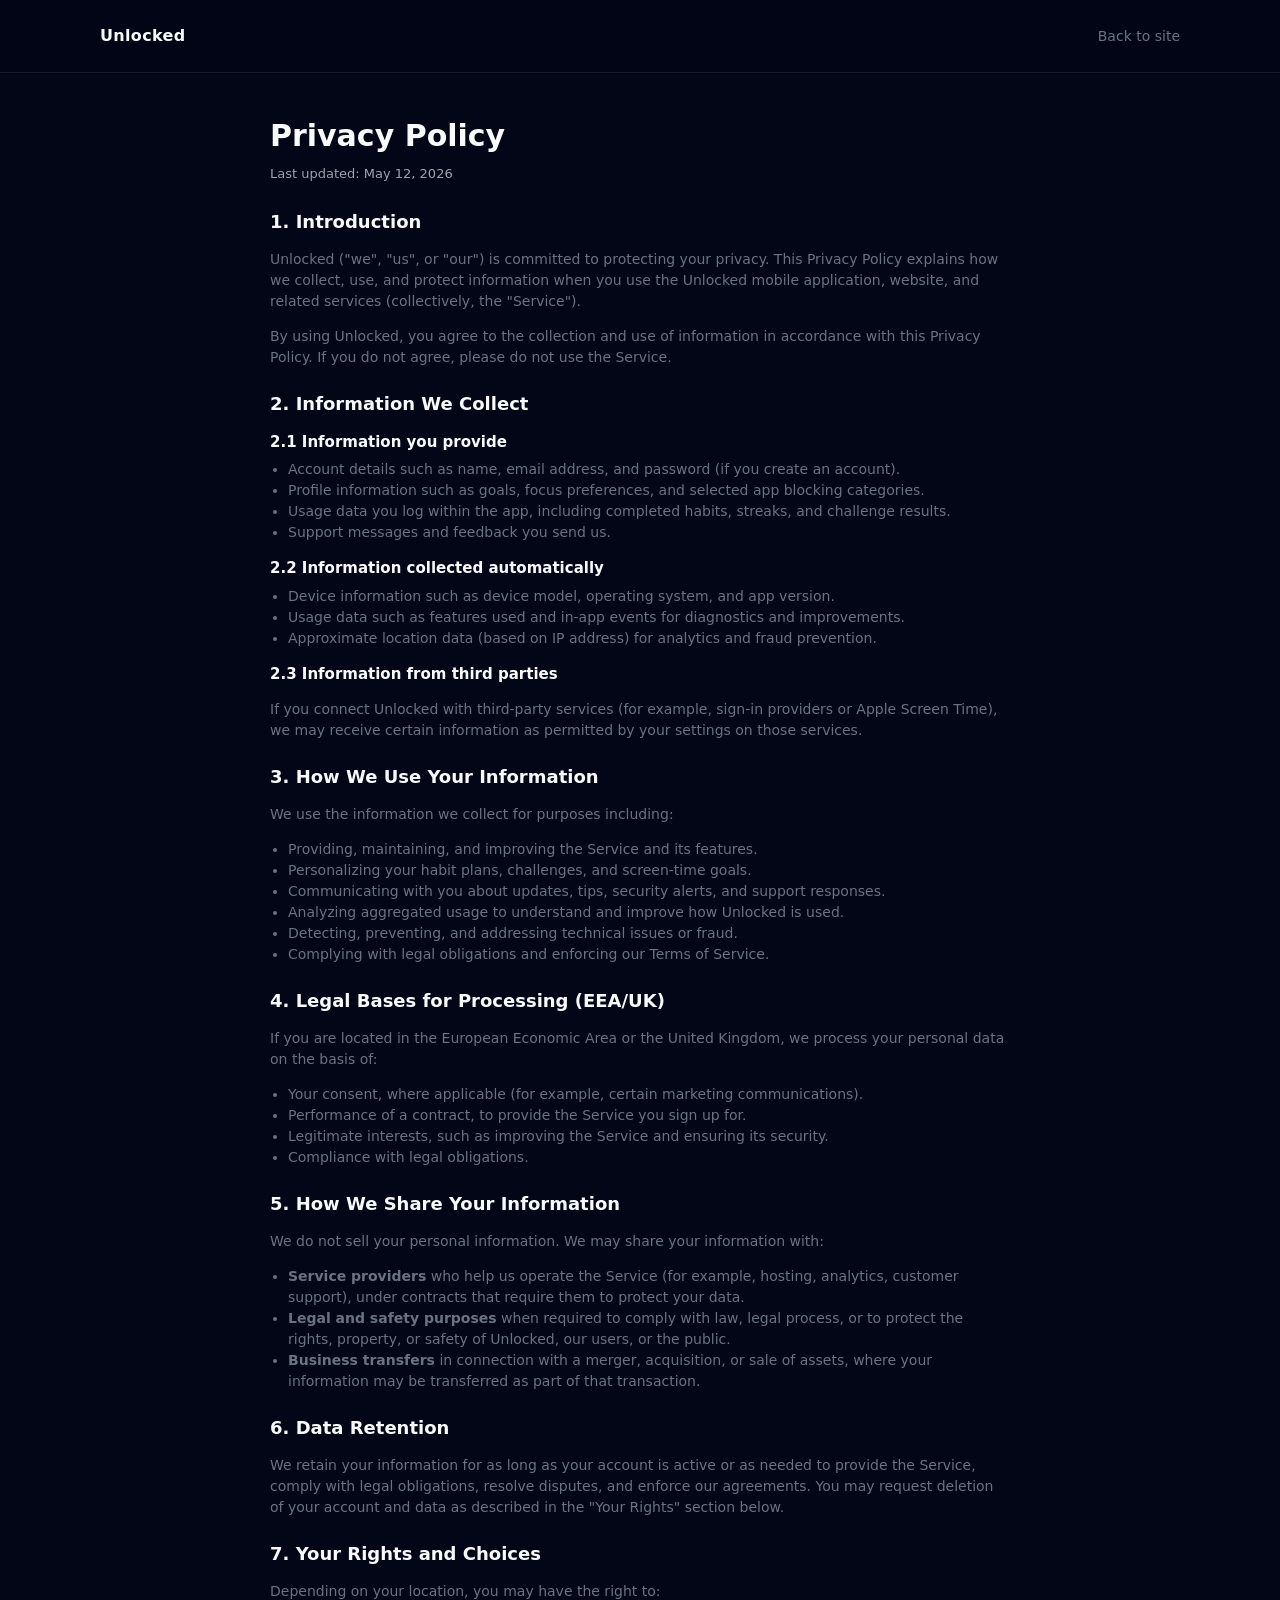
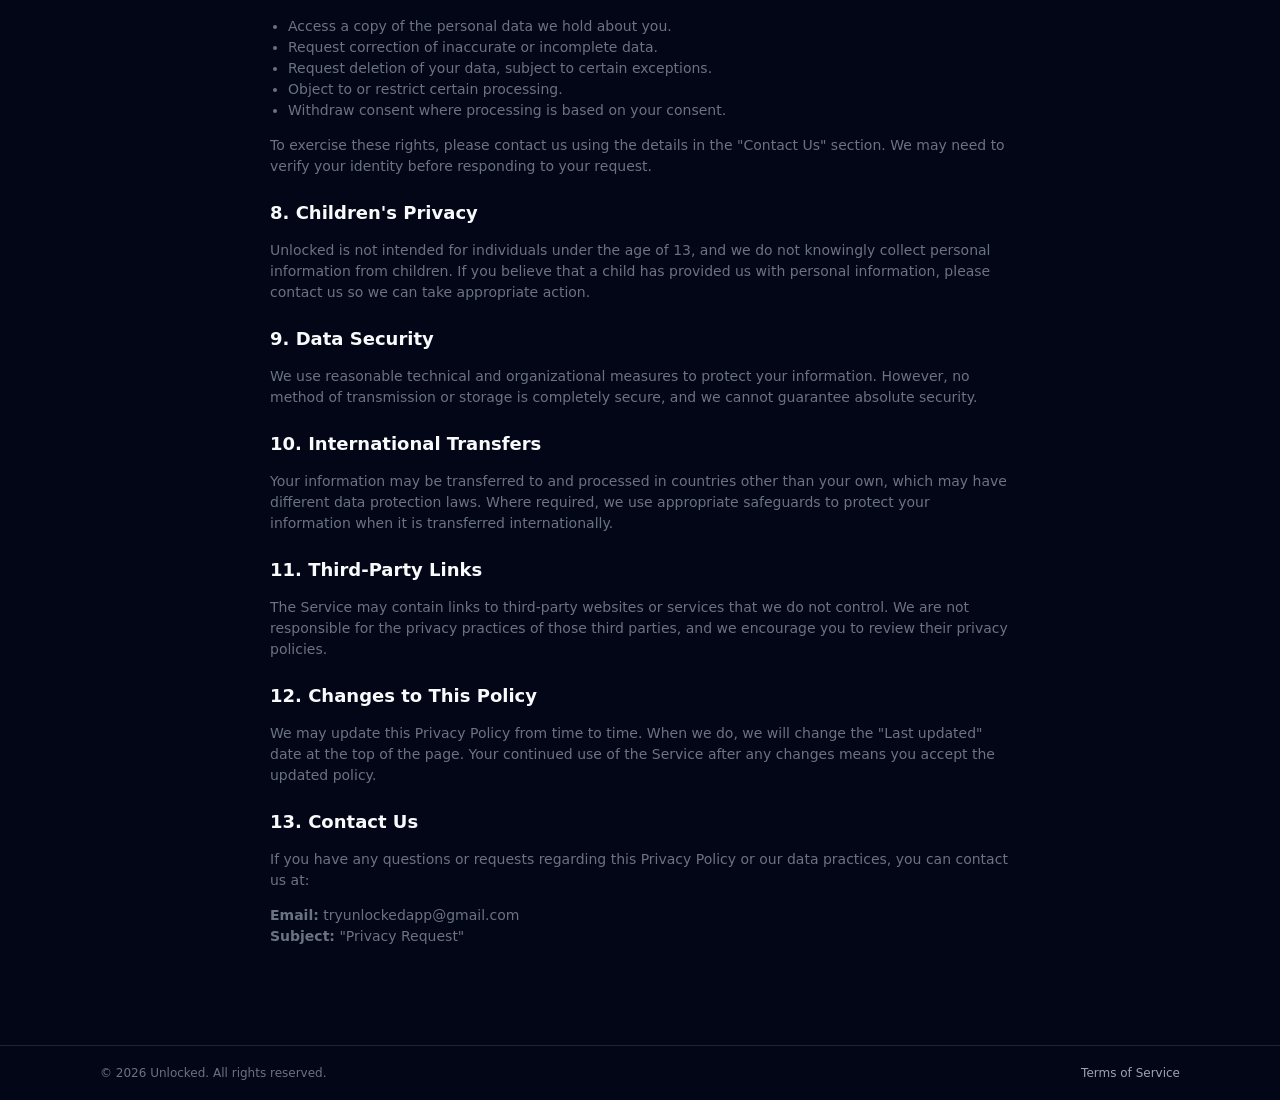
==== privacy.html @ 10d2bc26 "Initial site: landing, privacy, terms" ====
<!DOCTYPE html>
<html lang="en">
<head>
  <meta charset="UTF-8" />
  <title>Unlocked – Privacy Policy</title>
  <meta name="viewport" content="width=device-width, initial-scale=1" />
  <link rel="icon" type="image/png" href="assets/images/unlocked-logo.png" />
  <link rel="stylesheet" href="styles.css" />
</head>
<body class="page page--light">
  <header class="header header--simple">
    <div class="container header__inner">
      <a href="index.html" class="logo">
        <span class="logo__text">Unlocked</span>
      </a>
      <a href="index.html" class="nav__link nav__link--muted">Back to site</a>
    </div>
  </header>

  <main class="legal">
    <div class="container legal__inner">
      <h1 class="legal__title">Privacy Policy</h1>
      <p class="legal__updated">Last updated: <span>May 12, 2026</span></p>

      <section class="legal__section">
        <h2>1. Introduction</h2>
        <p>
          Unlocked (&quot;we&quot;, &quot;us&quot;, or &quot;our&quot;) is committed to protecting your privacy. This Privacy Policy
          explains how we collect, use, and protect information when you use the Unlocked mobile application, website, and related
          services (collectively, the &quot;Service&quot;).
        </p>
        <p>
          By using Unlocked, you agree to the collection and use of information in accordance with this Privacy Policy. If you do not
          agree, please do not use the Service.
        </p>
      </section>

      <section class="legal__section">
        <h2>2. Information We Collect</h2>
        <h3>2.1 Information you provide</h3>
        <ul>
          <li>Account details such as name, email address, and password (if you create an account).</li>
          <li>Profile information such as goals, focus preferences, and selected app blocking categories.</li>
          <li>Usage data you log within the app, including completed habits, streaks, and challenge results.</li>
          <li>Support messages and feedback you send us.</li>
        </ul>

        <h3>2.2 Information collected automatically</h3>
        <ul>
          <li>Device information such as device model, operating system, and app version.</li>
          <li>Usage data such as features used and in‑app events for diagnostics and improvements.</li>
          <li>Approximate location data (based on IP address) for analytics and fraud prevention.</li>
        </ul>

        <h3>2.3 Information from third parties</h3>
        <p>
          If you connect Unlocked with third‑party services (for example, sign‑in providers or Apple Screen Time), we may receive certain
          information as permitted by your settings on those services.
        </p>
      </section>

      <section class="legal__section">
        <h2>3. How We Use Your Information</h2>
        <p>We use the information we collect for purposes including:</p>
        <ul>
          <li>Providing, maintaining, and improving the Service and its features.</li>
          <li>Personalizing your habit plans, challenges, and screen-time goals.</li>
          <li>Communicating with you about updates, tips, security alerts, and support responses.</li>
          <li>Analyzing aggregated usage to understand and improve how Unlocked is used.</li>
          <li>Detecting, preventing, and addressing technical issues or fraud.</li>
          <li>Complying with legal obligations and enforcing our Terms of Service.</li>
        </ul>
      </section>

      <section class="legal__section">
        <h2>4. Legal Bases for Processing (EEA/UK)</h2>
        <p>If you are located in the European Economic Area or the United Kingdom, we process your personal data on the basis of:</p>
        <ul>
          <li>Your consent, where applicable (for example, certain marketing communications).</li>
          <li>Performance of a contract, to provide the Service you sign up for.</li>
          <li>Legitimate interests, such as improving the Service and ensuring its security.</li>
          <li>Compliance with legal obligations.</li>
        </ul>
      </section>

      <section class="legal__section">
        <h2>5. How We Share Your Information</h2>
        <p>We do not sell your personal information. We may share your information with:</p>
        <ul>
          <li>
            <strong>Service providers</strong> who help us operate the Service (for example, hosting, analytics, customer support),
            under contracts that require them to protect your data.
          </li>
          <li>
            <strong>Legal and safety purposes</strong> when required to comply with law, legal process, or to protect the rights,
            property, or safety of Unlocked, our users, or the public.
          </li>
          <li>
            <strong>Business transfers</strong> in connection with a merger, acquisition, or sale of assets, where your information
            may be transferred as part of that transaction.
          </li>
        </ul>
      </section>

      <section class="legal__section">
        <h2>6. Data Retention</h2>
        <p>
          We retain your information for as long as your account is active or as needed to provide the Service, comply with legal
          obligations, resolve disputes, and enforce our agreements. You may request deletion of your account and data as described in
          the &quot;Your Rights&quot; section below.
        </p>
      </section>

      <section class="legal__section">
        <h2>7. Your Rights and Choices</h2>
        <p>Depending on your location, you may have the right to:</p>
        <ul>
          <li>Access a copy of the personal data we hold about you.</li>
          <li>Request correction of inaccurate or incomplete data.</li>
          <li>Request deletion of your data, subject to certain exceptions.</li>
          <li>Object to or restrict certain processing.</li>
          <li>Withdraw consent where processing is based on your consent.</li>
        </ul>
        <p>
          To exercise these rights, please contact us using the details in the &quot;Contact Us&quot; section. We may need to verify your
          identity before responding to your request.
        </p>
      </section>

      <section class="legal__section">
        <h2>8. Children&apos;s Privacy</h2>
        <p>
          Unlocked is not intended for individuals under the age of 13, and we do not knowingly collect personal information from
          children. If you believe that a child has provided us with personal information, please contact us so we can take appropriate
          action.
        </p>
      </section>

      <section class="legal__section">
        <h2>9. Data Security</h2>
        <p>
          We use reasonable technical and organizational measures to protect your information. However, no method of transmission or
          storage is completely secure, and we cannot guarantee absolute security.
        </p>
      </section>

      <section class="legal__section">
        <h2>10. International Transfers</h2>
        <p>
          Your information may be transferred to and processed in countries other than your own, which may have different data
          protection laws. Where required, we use appropriate safeguards to protect your information when it is transferred
          internationally.
        </p>
      </section>

      <section class="legal__section">
        <h2>11. Third‑Party Links</h2>
        <p>
          The Service may contain links to third‑party websites or services that we do not control. We are not responsible for the
          privacy practices of those third parties, and we encourage you to review their privacy policies.
        </p>
      </section>

      <section class="legal__section">
        <h2>12. Changes to This Policy</h2>
        <p>
          We may update this Privacy Policy from time to time. When we do, we will change the &quot;Last updated&quot; date at the top of
          the page. Your continued use of the Service after any changes means you accept the updated policy.
        </p>
      </section>

      <section class="legal__section">
        <h2>13. Contact Us</h2>
        <p>
          If you have any questions or requests regarding this Privacy Policy or our data practices, you can contact us at:
        </p>
        <p>
          <strong>Email:</strong> tryunlockedapp@gmail.com<br />
          <strong>Subject:</strong> &quot;Privacy Request&quot;
        </p>
      </section>
    </div>
  </main>

  <footer class="footer footer--legal">
    <div class="container footer__inner">
      <span>&copy; <span id="year"></span> Unlocked. All rights reserved.</span>
      <a href="terms.html" class="footer__link">Terms of Service</a>
    </div>
    <script>
      document.getElementById('year').textContent = new Date().getFullYear();
    </script>
  </footer>
</body>
</html>
---- styles.css ----
:root {
  --navy-bg: #020617;
  --navy-deep: #020819;
  --navy-soft: #0b1220;
  --navy-border: #1f2937;
  --navy-pill: #0b2147;

  --orange: #ff7a3c;
  --orange-soft: rgba(255, 122, 60, 0.2);

  --green: #22c55e;
  --green-soft: rgba(34, 197, 94, 0.16);

  --text-main: #f9fafb;
  --text-muted: #9ca3af;
  --text-soft: #6b7280;

  --surface-elevated: #020617;
  --surface-card: #02081a;
  --surface-muted: #02091c;

  --radius-lg: 26px;
  --radius-md: 18px;
  --radius-pill: 999px;

  --shadow-soft: 0 30px 80px rgba(15, 23, 42, 0.9);
  --shadow-subtle: 0 16px 40px rgba(15, 23, 42, 0.6);

  --font-sans: system-ui, -apple-system, BlinkMacSystemFont, "SF Pro Text", sans-serif;
}

*,
*::before,
*::after {
  box-sizing: border-box;
}

html,
body {
  margin: 0;
  padding: 0;
  overflow-x: hidden;
}

body {
  font-family: var(--font-sans);
  line-height: 1.5;
  color: var(--text-main);
  background: radial-gradient(circle at top, #020617 0, #020617 20%, #020617 40%, #000 100%);
}

.page--dark {
  background: radial-gradient(circle at top, #020617 0, #020817 35%, #000 100%);
}

.page--light {
  background: #020617;
  color: var(--text-main);
}

.container {
  max-width: 1120px;
  padding: 0 20px;
  margin: 0 auto;
}

.header {
  position: sticky;
  top: 0;
  z-index: 20;
  backdrop-filter: blur(20px);
  background: linear-gradient(to bottom, rgba(2, 6, 23, 0.98), rgba(2, 6, 23, 0.9), transparent);
  border-bottom: 1px solid rgba(31, 41, 55, 0.7);
}

.header--simple {
  position: static;
  background: rgba(2, 6, 23, 0.96);
}

.header__inner {
  display: flex;
  align-items: center;
  justify-content: space-between;
  height: 72px;
}

.logo {
  display: inline-flex;
  align-items: center;
  gap: 10px;
  text-decoration: none;
  color: var(--text-main);
}

.logo__icon {
  width: 32px;
  height: 32px;
  border-radius: 12px;
  background: radial-gradient(circle at 30% 10%, #e5e7eb, #0f172a);
  display: flex;
  align-items: center;
  justify-content: center;
  font-weight: 800;
  font-size: 18px;
  color: #020617;
  box-shadow: 0 10px 30px rgba(15, 23, 42, 0.9);
}

.logo__icon--small {
  width: 26px;
  height: 26px;
  font-size: 16px;
}

.logo__text {
  font-weight: 600;
  letter-spacing: 0.02em;
}

.logo__img {
  height: 34px;
  width: auto;
  display: block;
}

.nav {
  display: flex;
  align-items: center;
  gap: 20px;
}

.nav__link {
  text-decoration: none;
  font-size: 14px;
  color: var(--text-muted);
  padding: 6px 0;
  transition: color 0.2s ease;
}

.nav__link:hover {
  color: var(--text-main);
}

.nav__link--button {
  padding: 8px 18px;
  border-radius: 999px;
  background: #f9fafb;
  color: #020617;
  font-weight: 600;
  box-shadow: 0 12px 30px rgba(15, 23, 42, 0.9);
}

.nav__link--muted {
  color: var(--text-soft);
}

.hero {
  padding: 72px 0 72px;
}

.hero__inner {
  display: grid;
  grid-template-columns: minmax(0, 1.1fr) minmax(0, 1.1fr);
  gap: 48px;
  align-items: center;
}

.hero__pill {
  display: inline-flex;
  align-items: center;
  padding: 4px 14px;
  border-radius: var(--radius-pill);
  border: 1px solid rgba(148, 163, 184, 0.5);
  font-size: 12px;
  color: var(--text-muted);
  background: radial-gradient(circle at top left, rgba(251, 146, 60, 0.22), rgba(15, 23, 42, 0.9));
  margin-bottom: 16px;
}

.hero__title {
  font-size: clamp(36px, 5vw, 48px);
  line-height: 1.1;
  letter-spacing: -0.04em;
  margin: 0 0 16px;
}

.hero__accent {
  color: var(--orange);
}

.hero__subtitle {
  color: var(--text-soft);
  max-width: 420px;
  margin: 0 0 24px;
}

.hero__actions {
  display: flex;
  align-items: center;
  gap: 12px;
  margin-bottom: 8px;
}

.hero__note {
  font-size: 13px;
  color: var(--text-muted);
}

.btn {
  display: inline-flex;
  align-items: center;
  justify-content: center;
  border-radius: var(--radius-pill);
  padding: 10px 22px;
  border: none;
  font-size: 14px;
  font-weight: 600;
  cursor: pointer;
  text-decoration: none;
  transition: transform 0.12s ease, box-shadow 0.12s ease, background 0.12s ease, color 0.12s ease;
}

.btn--primary {
  background: linear-gradient(135deg, #f97316, #fb923c);
  color: #111827;
  box-shadow: 0 18px 40px rgba(248, 113, 22, 0.5);
}

.btn--primary:hover {
  transform: translateY(-1px);
  box-shadow: 0 22px 55px rgba(248, 113, 22, 0.65);
}

.btn--ghost {
  background: rgba(15, 23, 42, 0.8);
  color: var(--text-main);
  border: 1px solid rgba(148, 163, 184, 0.6);
}

.btn--ghost:hover {
  background: rgba(15, 23, 42, 1);
}

.btn--pill {
  border-radius: var(--radius-pill);
}

.hero__devices {
  display: grid;
  grid-template-columns: repeat(3, minmax(0, 1fr));
  gap: 18px;
}

.device-card {
  background: radial-gradient(circle at top, #020617, #020617 40%, #000 100%);
  border-radius: 30px;
  padding: 16px 16px 18px;
  border: 1px solid rgba(31, 41, 55, 0.9);
  box-shadow: var(--shadow-soft);
  position: relative;
}

.device-card--center {
  padding-top: 32px;
}

.device-card__title {
  margin: 0 0 14px;
  font-size: 14px;
}

.device-card__list {
  list-style: none;
  margin: 0;
  padding: 0;
  display: flex;
  flex-direction: column;
  gap: 8px;
  font-size: 12px;
}

.device-card__list li {
  display: flex;
  align-items: center;
  justify-content: space-between;
  color: var(--text-muted);
}

.device-card__list--goals li {
  align-items: flex-start;
}

.goal__name {
  font-size: 12px;
}

.goal__meta {
  display: block;
  font-size: 11px;
  color: var(--text-soft);
}

.gauge {
  position: relative;
  width: 100%;
  padding-top: 90%;
  border-radius: 30px;
  background: radial-gradient(circle at top, rgba(248, 113, 22, 0.12), #020617);
  display: flex;
  align-items: center;
  justify-content: center;
}

.gauge__ring {
  position: absolute;
  inset: 12%;
  border-radius: 999px;
  border: 8px solid rgba(15, 23, 42, 1);
  border-top-color: var(--orange);
  border-right-color: rgba(248, 113, 22, 0.4);
  border-bottom-color: rgba(15, 23, 42, 1);
  border-left-color: rgba(15, 23, 42, 1);
  transform: rotate(-35deg);
}

.gauge__value {
  position: absolute;
  font-size: 22px;
  font-weight: 700;
}

.gauge__label {
  position: absolute;
  bottom: 22%;
  font-size: 11px;
  color: var(--text-muted);
}

.gauge__footer {
  margin-top: 14px;
  display: flex;
  align-items: center;
  justify-content: space-between;
  font-size: 11px;
  color: var(--text-soft);
}

.gauge__score {
  color: var(--green);
}

.badge {
  border-radius: var(--radius-pill);
  padding: 3px 10px;
  font-size: 11px;
  border: 1px solid transparent;
}

.badge--navy {
  background: rgba(15, 23, 42, 0.9);
  border-color: rgba(30, 64, 175, 0.5);
  color: #e5e7eb;
}

.badge--orange {
  background: var(--orange-soft);
  border-color: rgba(251, 146, 60, 0.8);
  color: #fed7aa;
}

.badge--muted {
  background: rgba(15, 23, 42, 0.9);
  border-color: rgba(55, 65, 81, 0.6);
  color: var(--text-muted);
}

.badge--green {
  background: var(--green-soft);
  color: #bbf7d0;
  border-color: rgba(34, 197, 94, 0.9);
}

.chip {
  display: inline-flex;
  align-items: center;
  padding: 4px 10px;
  border-radius: var(--radius-pill);
  font-size: 11px;
  border: 1px solid rgba(31, 41, 55, 0.9);
}

.chip--good {
  border-color: rgba(34, 197, 94, 0.7);
  color: #bbf7d0;
}

.chip--warn {
  border-color: rgba(248, 113, 22, 0.7);
  color: #fed7aa;
}

.chip--info {
  border-color: rgba(59, 130, 246, 0.7);
  color: #bfdbfe;
}

.section {
  padding: 64px 0;
}

.section--muted {
  background: radial-gradient(circle at top, #020617, #020617 30%, #020617 60%, #000 100%);
}

.section__header {
  display: flex;
  justify-content: space-between;
  align-items: center;
  margin-bottom: 32px;
}

.section__header--center {
  flex-direction: column;
  align-items: center;
  text-align: center;
  gap: 16px;
}

.section__title {
  font-size: 28px;
  letter-spacing: -0.04em;
  margin: 0;
}

.section__accent {
  color: var(--orange);
}

.section__icon {
  width: 40px;
  height: 40px;
  border-radius: 16px;
  display: flex;
  align-items: center;
  justify-content: center;
  background: #020817;
  color: #e5e7eb;
  margin-bottom: 10px;
}

.section__icon--navy {
  background: linear-gradient(135deg, #0b2147, #020617);
}

.steps-tabs {
  display: inline-flex;
  align-items: center;
  gap: 8px;
  padding: 4px;
  border-radius: 999px;
  background: rgba(15, 23, 42, 0.95);
  border: 1px solid rgba(31, 41, 55, 0.9);
}

.steps-tabs__item {
  border: none;
  background: transparent;
  color: var(--text-soft);
  font-size: 12px;
  padding: 6px 14px;
  border-radius: 999px;
  cursor: default;
}

.steps-tabs__item--active {
  background: #020617;
  color: #f9fafb;
}

.steps-tabs__divider {
  width: 18px;
  height: 1px;
  background: rgba(75, 85, 99, 0.7);
}

.grid {
  display: grid;
  gap: 20px;
}

.grid--3 {
  grid-template-columns: repeat(3, minmax(0, 1fr));
}

.grid--2 {
  grid-template-columns: repeat(2, minmax(0, 1fr));
}

.card {
  background: radial-gradient(circle at top, #020617, #02081a 45%, #000 100%);
  border-radius: var(--radius-lg);
  padding: 20px 20px 18px;
  border: 1px solid rgba(31, 41, 55, 0.9);
  box-shadow: var(--shadow-subtle);
}

.card--wide {
  height: 100%;
}

.card--testimonial {
  background: radial-gradient(circle at top, rgba(251, 146, 60, 0.1), #020817);
}

.card__title {
  margin: 0 0 10px;
  font-size: 16px;
}

.card__text {
  margin: 0 0 12px;
  font-size: 13px;
  color: var(--text-soft);
}

.card__meta {
  font-size: 12px;
  color: var(--text-muted);
}

.card__stats {
  list-style: none;
  margin: 10px 0 0;
  padding: 0;
  display: flex;
  flex-direction: column;
  gap: 8px;
  font-size: 12px;
  color: var(--text-muted);
}

.card__stats li {
  display: flex;
  justify-content: space-between;
}

.card__chips {
  list-style: none;
  margin: 12px 0 0;
  padding: 0;
  display: flex;
  flex-wrap: wrap;
  gap: 8px;
}

.mini-gauge {
  margin-top: 12px;
  padding: 10px 12px;
  border-radius: 18px;
  background: rgba(15, 23, 42, 0.9);
  border: 1px solid rgba(31, 41, 55, 0.9);
}

.mini-gauge__value {
  font-size: 14px;
  font-weight: 600;
}

.mini-gauge__label {
  font-size: 11px;
  color: var(--text-soft);
}

.mini-gauge__progress {
  margin-top: 8px;
  height: 6px;
  border-radius: 999px;
  background: rgba(31, 41, 55, 1);
  overflow: hidden;
}

.mini-gauge__bar {
  width: 20%;
  height: 100%;
  border-radius: 999px;
  background: linear-gradient(90deg, #f97316, #22c55e);
}

.stars {
  font-size: 14px;
  margin-bottom: 6px;
  color: #fed7aa;
}

.goals-grid {
  margin-top: 24px;
}

.goal-card {
  background: radial-gradient(circle at top, rgba(59, 130, 246, 0.08), #020617);
  border-radius: var(--radius-lg);
  padding: 18px 18px 16px;
  border: 1px solid rgba(31, 41, 55, 0.9);
}

.goal-card__header {
  display: flex;
  justify-content: space-between;
  align-items: center;
  margin-bottom: 8px;
}

.goal-card__name {
  font-size: 14px;
  font-weight: 600;
}

.goal-card__meta {
  font-size: 12px;
  color: var(--text-soft);
  margin: 0 0 10px;
}

.goal-card__progress {
  height: 7px;
  border-radius: 999px;
  background: rgba(17, 24, 39, 1);
  overflow: hidden;
}

.goal-card__progress--navy .goal-card__bar {
  width: 54%;
  background: linear-gradient(90deg, #0ea5e9, #1d4ed8);
}

.goal-card__progress--green .goal-card__bar {
  width: 100%;
  background: linear-gradient(90deg, #22c55e, #4ade80);
}

.goal-card__bar {
  height: 100%;
}

.goal-card__bar--full {
  width: 100%;
}

.legal {
  padding: 40px 0 60px;
}

.legal__inner {
  max-width: 780px;
  margin: 0 auto;
}

.legal__title {
  font-size: 30px;
  margin: 0 0 6px;
}

.legal__updated {
  font-size: 13px;
  color: var(--text-muted);
  margin: 0 0 24px;
}

.legal__section {
  margin-bottom: 22px;
}

.legal__section h2 {
  font-size: 18px;
  margin: 0 0 8px;
}

.legal__section h3 {
  font-size: 15px;
  margin: 14px 0 6px;
}

.legal__section p {
  font-size: 14px;
  color: var(--text-soft);
}

.legal__section ul {
  padding-left: 18px;
  margin: 6px 0 0;
  color: var(--text-soft);
  font-size: 14px;
}

.footer {
  border-top: 1px solid rgba(31, 41, 55, 0.9);
  background: #020617;
  padding: 18px 0;
}

.footer--legal {
  margin-top: 16px;
}

.footer__inner {
  display: flex;
  align-items: center;
  justify-content: space-between;
  gap: 18px;
  font-size: 12px;
  color: var(--text-soft);
}

.footer__brand {
  display: flex;
  flex-direction: column;
  gap: 4px;
}

.footer__tagline {
  margin: 0;
  font-size: 12px;
  color: var(--text-muted);
}

.footer__links {
  display: flex;
  gap: 14px;
}

.footer__link {
  text-decoration: none;
  color: var(--text-muted);
  font-size: 12px;
}

.footer__link:hover {
  color: var(--text-main);
}

.footer__meta {
  display: flex;
  flex-direction: column;
  gap: 2px;
}

/* Light app-style page */
.page--light-app {
  background: #f3f4f6;
  color: #020617;
}

/* App-style header */
.header--app {
  background: #f4f5f8;
  border-bottom: 1px solid rgba(148, 163, 184, 0.4);
  backdrop-filter: blur(18px);
}

.nav--app .nav__link {
  color: #64748b;
}

.nav__link--active {
  color: #020617;
  font-weight: 600;
}

/* App hero */
.app-hero {
  padding: 72px 0 48px;
}

.app-hero__inner {
  display: grid;
  grid-template-columns: minmax(0, 1.1fr) minmax(0, 0.9fr);
  gap: 48px;
  align-items: center;
}

.app-hero__eyebrow {
  font-size: 13px;
  font-weight: 500;
  color: #0f172a;
}

.app-hero__title {
  font-size: clamp(32px, 4vw, 40px);
  margin: 4px 0 8px;
  letter-spacing: -0.04em;
  color: #020617;
}

.app-hero__subtitle {
  margin: 0 0 24px;
  max-width: 420px;
  font-size: 14px;
  color: #6b7280;
}

.app-hero__summary {
  background: #ffffff;
  border-radius: 28px;
  padding: 20px 20px 16px;
  box-shadow: 0 18px 40px rgba(15, 23, 42, 0.08);
  border: 1px solid rgba(209, 213, 219, 0.7);
}

.app-hero__summary-title {
  margin: 0 0 12px;
  font-size: 15px;
  color: #020617;
}

.app-hero__summary-grid {
  display: grid;
  grid-template-columns: repeat(4, minmax(0, 1fr));
  gap: 10px;
  margin-bottom: 12px;
}

.plan-card {
  background: #f9fafb;
  border-radius: 18px;
  padding: 10px 10px 8px;
  text-align: center;
}

.plan-card__icon {
  width: 32px;
  height: 32px;
  border-radius: 999px;
  display: flex;
  align-items: center;
  justify-content: center;
  font-weight: 600;
  font-size: 14px;
  margin: 0 auto 6px;
  color: #f9fafb;
}

.plan-card__icon--navy {
  background: #020617;
}

.plan-card__icon--orange {
  background: #f97316;
}

.plan-card__icon--red {
  background: #ef4444;
}

.plan-card__icon--blue {
  background: #0ea5e9;
}

.plan-card__label {
  font-size: 12px;
  margin: 0;
  color: #020617;
}

.plan-card__hint {
  font-size: 11px;
  margin: 0;
  color: #9ca3af;
}

.btn--full {
  width: 100%;
  justify-content: center;
  margin-top: 4px;
}

/* Phone frames */
.app-hero__phone {
  display: flex;
  flex-direction: column;
  align-items: center;
  gap: 10px;
}

.phone-frame {
  background: linear-gradient(145deg, #080808, #151515);
  padding: 10px;
  border-radius: 36px;
  box-shadow: 0 30px 80px rgba(15, 23, 42, 0.25);
  border: 1px solid rgba(38, 38, 38, 0.95);
  max-width: 270px;
}

.phone-frame--small {
  max-width: 220px;
}

.phone-frame__image {
  display: block;
  width: 100%;
  height: auto;
  border-radius: 28px;
  object-fit: cover;
  vertical-align: middle;
}

.app-hero__phone-dots .dot {
  width: 6px;
  height: 6px;
  border-radius: 999px;
  background: #cbd5f5;
  display: inline-block;
  margin: 0 2px;
}

.app-hero__phone-dots .dot--active {
  background: #020617;
}

/* Screenshots strip */
.screenshots {
  padding: 32px 0 40px;
}

.section-heading {
  font-size: 24px;
  margin: 0 0 4px;
  letter-spacing: -0.03em;
  color: #020617;
}

.section-heading--center {
  text-align: center;
}

.section-subtitle {
  margin: 0 0 20px;
  font-size: 14px;
  color: #6b7280;
}

.screenshots__row {
  display: flex;
  gap: 16px;
  overflow-x: auto;
  padding-bottom: 8px;
  scroll-snap-type: x mandatory;
}

.screenshots__row .phone-frame--small {
  scroll-snap-align: start;
}

/* Download strip */
.download {
  padding: 32px 0 40px;
}

.download__inner {
  background: #020617;
  border-radius: 30px;
  padding: 22px 24px;
  display: flex;
  align-items: center;
  justify-content: space-between;
  gap: 16px;
  color: #f9fafb;
}

.download__title {
  margin: 0 0 4px;
  font-size: 20px;
}

.download__subtitle {
  margin: 0;
  font-size: 14px;
  color: #e5e7eb;
}

/* Light cards and muted sections for app page */
.card--light {
  background: #ffffff;
  border-color: rgba(203, 213, 225, 0.9);
  box-shadow: 0 18px 45px rgba(15, 23, 42, 0.06);
}

.page--light-app .section--muted {
  background: #f9fafb;
}

/* === SnapOut-style dark landing === */

.page--dark-landing {
  background: radial-gradient(circle at top left, #1a1a1a 0, #111111 30%, #080808 70%, #000 100%);
  color: #f3f6ff;
}

.snap-header {
  position: sticky;
  top: 0;
  z-index: 30;
  padding-top: 14px;
  padding-bottom: 6px;
  background: radial-gradient(circle at top, rgba(15, 15, 15, 0.95), rgba(0, 0, 0, 0.9), transparent);
  backdrop-filter: blur(18px);
}

.snap-header .container {
  display: flex;
  justify-content: center;
}

.snap-header__inner {
  display: inline-flex;
  align-items: center;
  justify-content: space-between;
  gap: 20px;
  padding: 6px 16px;
  border-radius: 999px;
  background: linear-gradient(180deg, #1c1c1c, #0d0d0d);
  border: 1px solid rgba(255, 255, 255, 0.08);
  box-shadow: 0 18px 55px rgba(0, 0, 0, 0.9);
  height: auto;
  max-width: 640px;
}

.logo--snap .logo__icon {
  background: radial-gradient(circle at 30% 10%, #f9fafb, #111827);
  color: #020617;
}

.snap-nav {
  display: flex;
  gap: 24px;
  font-size: 14px;
}

.snap-nav__link {
  color: #f3f6ff;
  text-decoration: none;
  padding: 4px 0;
}

.snap-nav__link--active,
.snap-nav__link:hover {
  color: #f9fafb;
}

.snap-header__button {
  padding-inline: 20px;
  border-radius: 999px;
  background: #ff9d2e;
  color: #111111;
  box-shadow: 0 16px 40px rgba(0, 0, 0, 0.9);
  white-space: nowrap;
  flex-shrink: 0;
}

.snap-hero {
  padding: 72px 0 72px;
}

.snap-hero__grid {
  display: grid;
  grid-template-columns: minmax(0, 1.1fr) minmax(0, 0.9fr);
  gap: 56px;
  align-items: center;
}

.snap-hero__title {
  font-size: clamp(36px, 4.6vw, 46px);
  line-height: 1.1;
  letter-spacing: -0.04em;
  margin: 0 0 12px;
  color: #f3f6ff;
}

.snap-hero__title-accent {
  background: linear-gradient(135deg, #ff9d2e, #ffc56b, #ffffff);
  -webkit-background-clip: text;
  background-clip: text;
  color: transparent;
}

.snap-hero__subtitle {
  margin: 0 0 24px;
  max-width: 460px;
  font-size: 15px;
  color: #dbe5ff;
}

.snap-hero__actions {
  display: flex;
  flex-wrap: wrap;
  gap: 14px;
  margin-bottom: 18px;
}

.btn--lg {
  padding: 12px 26px;
  font-size: 15px;
}

.snap-hero__meta {
  font-size: 13px;
  color: #9ca3af;
}

.snap-hero__device {
  display: flex;
  justify-content: center;
}

.phone-frame--hero {
  max-width: 260px;
  background: radial-gradient(circle at top, #141414, #060606);
  border-radius: 40px;
  padding: 10px;
  border: 1px solid rgba(55, 55, 55, 0.9);
  box-shadow: 0 35px 110px rgba(15, 23, 42, 0.9);
}

.phone-frame--hero .phone-frame__image {
  border-radius: 30px;
}

.snap-section {
  padding: 64px 0;
}

.snap-section#screenshots {
  overflow: hidden;
}

.snap-section--band {
  background: radial-gradient(circle at top, #1a1a1a 0, #0f0f0f 55%, #000 100%);
}

.snap-section__header {
  display: flex;
  flex-direction: column;
  gap: 8px;
  margin-bottom: 24px;
}

.snap-section__header--center {
  align-items: center;
  text-align: center;
}

.snap-section__title {
  margin: 0;
  font-size: 24px;
  letter-spacing: -0.03em;
  color: #f3f6ff;
}

.snap-section__underline {
  width: 64px;
  height: 3px;
  border-radius: 999px;
  background: linear-gradient(90deg, #ff9d2e, #ffffff);
}

.snap-features {
  display: grid;
  grid-template-columns: repeat(4, minmax(0, 1fr));
  gap: 18px;
}

.snap-feature-card {
  background: rgba(24, 24, 24, 0.9);
  border-radius: 22px;
  padding: 18px 18px 16px;
  border: 1px solid rgba(255, 255, 255, 0.08);
  box-shadow: 0 22px 60px rgba(0, 0, 0, 0.7);
}

.snap-feature-card__icon {
  font-size: 20px;
  margin-bottom: 8px;
}

.snap-feature-card__title {
  margin: 0 0 6px;
  font-size: 15px;
  color: #f3f6ff;
}

.snap-feature-card__text {
  margin: 0;
  font-size: 13px;
  color: #dbe5ff;
}

.snap-screenshots-viewport {
  overflow: hidden;
  margin-top: 8px;
  width: 100%;
}

.snap-section#screenshots .snap-screenshots-viewport {
  margin-left: -40px;
  margin-right: -40px;
  width: calc(100% + 80px);
}

.snap-screenshots-track {
  display: flex;
  gap: 3px;
  padding: 8px 0 4px;
  animation: snap-screenshots-scroll 32s linear infinite;
}

.snap-screenshots-track .phone-frame--strip {
  max-width: 218px;
  min-width: 202px;
  flex-shrink: 0;
}

@keyframes snap-screenshots-scroll {
  0% {
    transform: translateX(0);
  }
  100% {
    transform: translateX(-50%);
  }
}

.snap-testimonials {
  display: grid;
  grid-template-columns: repeat(3, minmax(0, 1fr));
  gap: 18px;
}

.snap-testimonial-card {
  background: rgba(24, 24, 24, 0.9);
  border-radius: 22px;
  padding: 18px 20px 16px;
  border: 1px solid rgba(255, 255, 255, 0.08);
  box-shadow: 0 22px 60px rgba(0, 0, 0, 0.7);
}

.snap-testimonial-card__quote {
  margin: 0 0 10px;
  font-size: 14px;
  color: #f3f6ff;
}

.snap-testimonial-card__meta {
  margin: 0;
  font-size: 12px;
  color: #9ca3af;
}

.snap-support {
  max-width: 520px;
  margin: 0 auto;
  text-align: center;
}

.snap-support__text {
  font-size: 14px;
  color: #dbe5ff;
}

.snap-support__link {
  color: #ff9d2e;
  text-decoration: none;
}

.snap-support__link:hover {
  text-decoration: underline;
}

.snap-cta {
  padding: 64px 0 72px;
  background: radial-gradient(circle at top, #1a1a1a 0, #0d0d0d 50%, #000 100%);
  border-top: 1px solid rgba(255, 255, 255, 0.08);
}

.snap-cta__inner {
  text-align: center;
  max-width: 560px;
  margin: 0 auto;
}

.snap-cta__header {
  margin-bottom: 12px;
}

.snap-cta__title {
  margin: 0 0 10px;
  font-size: 28px;
  letter-spacing: -0.04em;
  color: #f9fafb;
}

.snap-cta__underline {
  margin: 0 auto;
}

.snap-cta__subtitle {
  margin: 0 0 24px;
  font-size: 15px;
  line-height: 1.5;
  color: #dbe5ff;
}

.snap-footer {
  padding: 22px 0 26px;
  background: #020617;
  border-top: 1px solid rgba(15, 23, 42, 1);
  font-size: 12px;
  color: #9ca3af;
}

.snap-footer__inner {
  display: flex;
  align-items: flex-start;
  justify-content: space-between;
  gap: 32px;
}

.snap-footer__brand {
  display: flex;
  align-items: center;
  gap: 10px;
}

.snap-footer__logo {
  height: 30px;
  width: auto;
  display: block;
  flex-shrink: 0;
}

.snap-footer__brand-text {
  display: flex;
  flex-direction: column;
  gap: 2px;
}

.snap-footer__brand-name {
  font-size: 14px;
  font-weight: 600;
  color: #f9fafb;
}

.snap-footer__tagline {
  margin: 4px 0 0;
  color: #6b7280;
}

.snap-footer__legal-title {
  margin: 0 0 6px;
  font-size: 13px;
  color: #e5e7eb;
}

.snap-footer__link {
  display: block;
  color: #9ca3af;
  text-decoration: none;
  margin-bottom: 4px;
}

.snap-footer__link:hover {
  color: #f9fafb;
}

@media (max-width: 900px) {
  .hero__inner {
    grid-template-columns: minmax(0, 1fr);
  }

  .hero__devices {
    grid-template-columns: repeat(3, minmax(0, 0.9fr));
    overflow-x: auto;
    padding-bottom: 6px;
  }

  .device-card {
    min-width: 180px;
  }

  .header__inner {
    gap: 12px;
  }

  .nav {
    display: none;
  }

  .section__header {
    align-items: flex-start;
    flex-direction: column;
  }

  .section__header--center {
    align-items: center;
  }

  .snap-hero__grid {
    grid-template-columns: minmax(0, 1fr);
  }

  .snap-hero__device {
    justify-content: flex-start;
    margin-top: 16px;
  }

  .snap-header__inner {
    gap: 12px;
  }

  .snap-nav {
    display: none;
  }
}

@media (max-width: 720px) {
  .grid--3 {
    grid-template-columns: minmax(0, 1fr);
  }

  .grid--2 {
    grid-template-columns: minmax(0, 1fr);
  }

  .footer__inner {
    flex-direction: column;
    align-items: flex-start;
  }

  .app-hero__inner {
    grid-template-columns: minmax(0, 1fr);
  }

  .app-hero__summary-grid {
    grid-template-columns: repeat(2, minmax(0, 1fr));
  }

  .download__inner {
    flex-direction: column;
    align-items: flex-start;
  }

  .snap-features {
    grid-template-columns: minmax(0, 1fr);
  }

  .snap-screenshots-track .phone-frame--strip {
    max-width: 168px;
  }

  .snap-footer__inner {
    flex-direction: column;
    align-items: flex-start;
  }
}
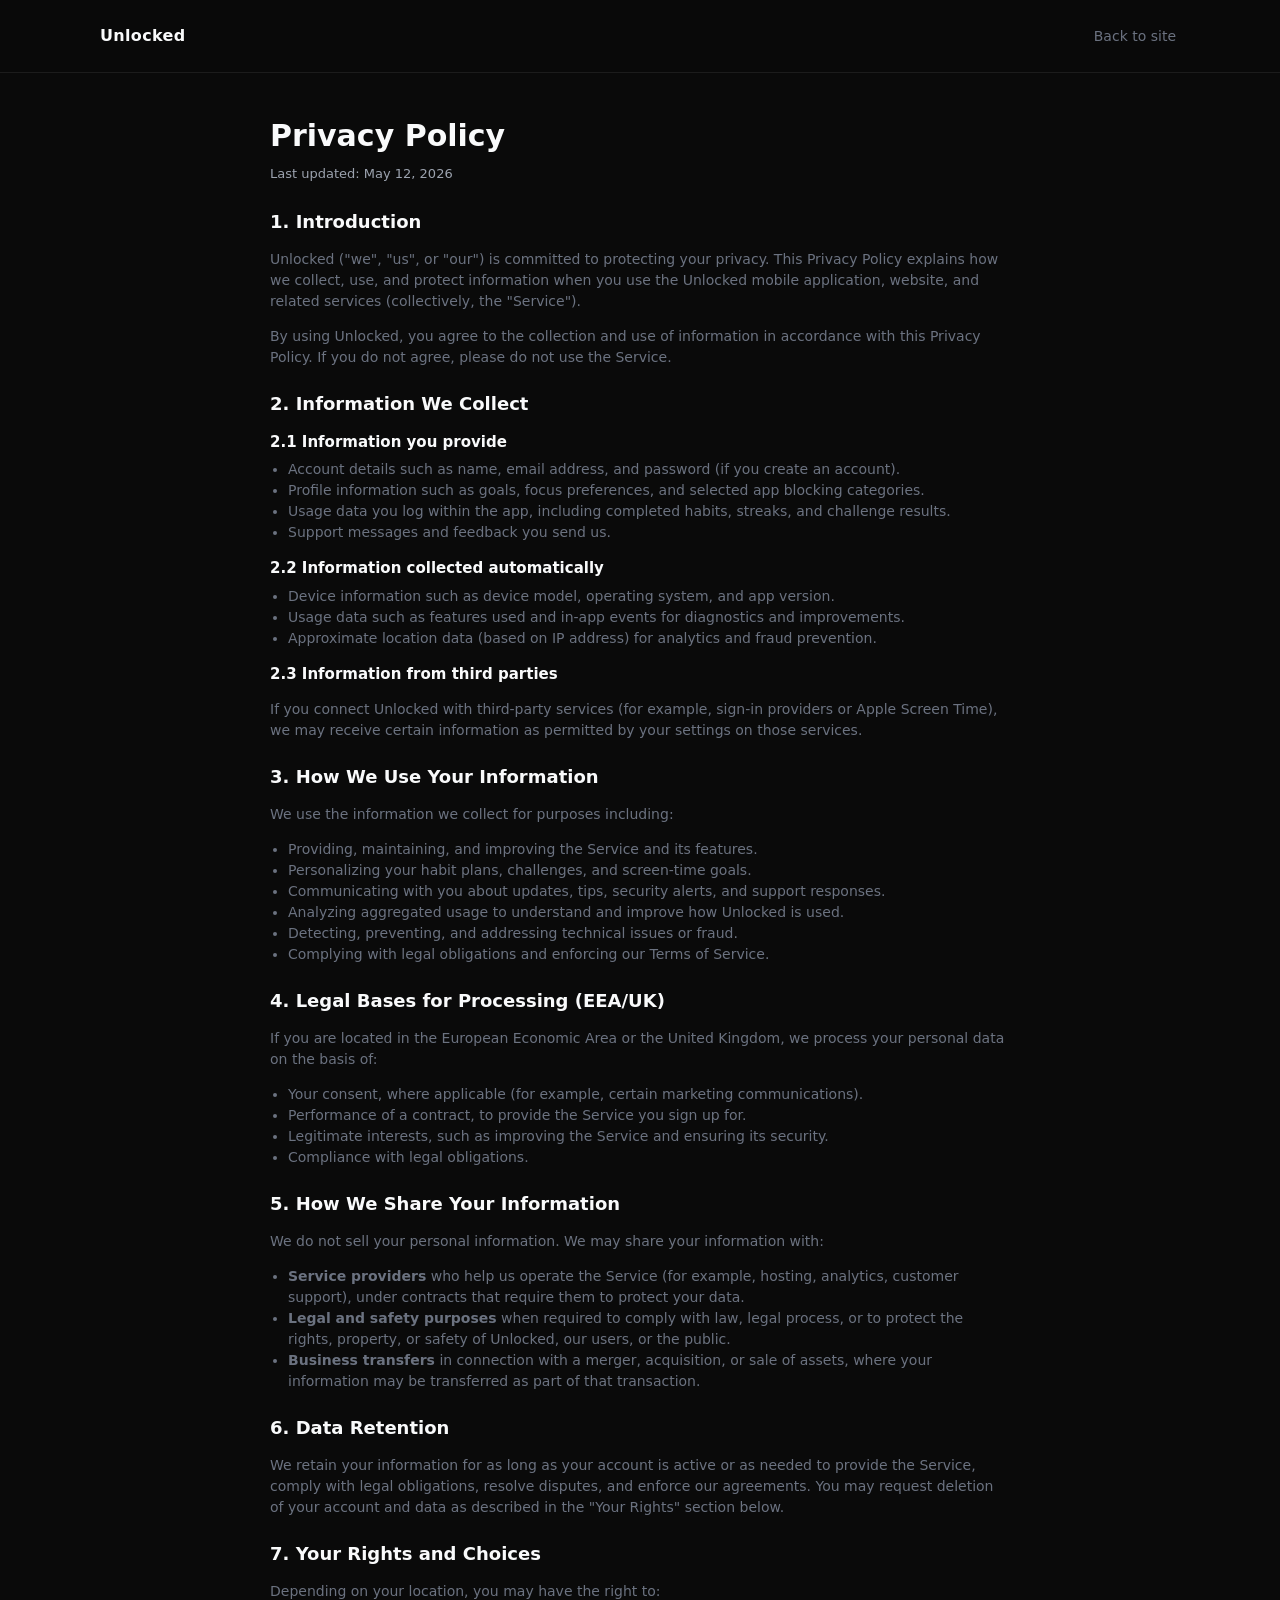
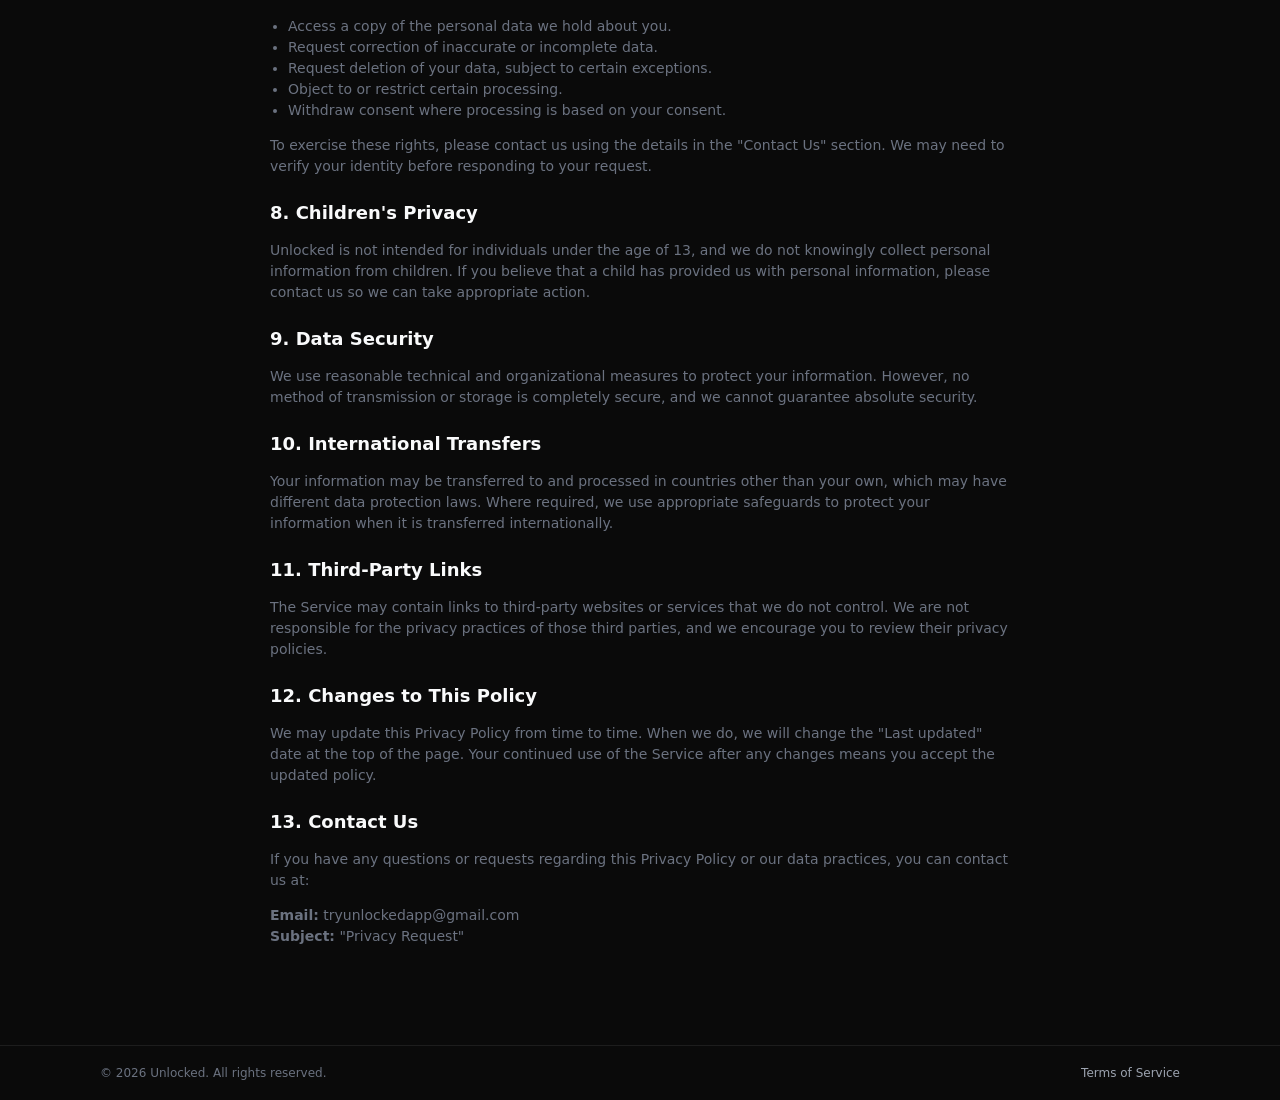
==== commit 3ffd7931: "Mobile optimization: tap targets, asset cleanup, favicon, performance hints" ====
--- a/privacy.html
+++ b/privacy.html
@@ -4,7 +4,9 @@
   <meta charset="UTF-8" />
   <title>Unlocked – Privacy Policy</title>
   <meta name="viewport" content="width=device-width, initial-scale=1" />
-  <link rel="icon" type="image/png" href="assets/images/unlocked-logo.png" />
+  <link rel="icon" type="image/png" href="assets/images/favicon.png" />
+  <link rel="apple-touch-icon" href="assets/images/favicon.png" />
+  <meta name="theme-color" content="#0a0a0a" />
   <link rel="stylesheet" href="styles.css" />
 </head>
 <body class="page page--light">
--- a/styles.css
+++ b/styles.css
@@ -5,8 +5,8 @@
   --navy-border: #1f2937;
   --navy-pill: #0b2147;
 
-  --orange: #ff7a3c;
-  --orange-soft: rgba(255, 122, 60, 0.2);
+  --orange: #2f8afd;
+  --orange-soft: rgba(47, 138, 253, 0.2);
 
   --green: #22c55e;
   --green-soft: rgba(34, 197, 94, 0.16);
@@ -42,11 +42,45 @@
   overflow-x: hidden;
 }
 
+html {
+  scroll-behavior: smooth;
+}
+
+@media (prefers-reduced-motion: reduce) {
+  html { scroll-behavior: auto; }
+  *, *::before, *::after {
+    animation-duration: 0.001ms !important;
+    transition-duration: 0.001ms !important;
+  }
+}
+
+/* Reveal-on-scroll utility */
+.reveal {
+  opacity: 0;
+  transform: translateY(20px);
+  transition: opacity 0.9s cubic-bezier(0.2, 0.8, 0.2, 1),
+              transform 0.9s cubic-bezier(0.2, 0.8, 0.2, 1);
+  will-change: opacity, transform;
+}
+
+.reveal.is-visible {
+  opacity: 1;
+  transform: translateY(0);
+}
+
+.reveal-delay-1 { transition-delay: 0.08s; }
+.reveal-delay-2 { transition-delay: 0.16s; }
+.reveal-delay-3 { transition-delay: 0.24s; }
+.reveal-delay-4 { transition-delay: 0.32s; }
+
 body {
   font-family: var(--font-sans);
   line-height: 1.5;
   color: var(--text-main);
-  background: radial-gradient(circle at top, #020617 0, #020617 20%, #020617 40%, #000 100%);
+  background: #0a0a0a;
+  -webkit-tap-highlight-color: transparent;
+  -webkit-font-smoothing: antialiased;
+  -moz-osx-font-smoothing: grayscale;
 }
 
 .page--dark {
@@ -54,7 +88,7 @@
 }
 
 .page--light {
-  background: #020617;
+  background: #0a0a0a;
   color: var(--text-main);
 }
 
@@ -75,7 +109,8 @@
 
 .header--simple {
   position: static;
-  background: rgba(2, 6, 23, 0.96);
+  background: rgba(10, 10, 10, 0.96);
+  border-bottom: 1px solid rgba(255, 255, 255, 0.08);
 }
 
 .header__inner {
@@ -134,8 +169,11 @@
   text-decoration: none;
   font-size: 14px;
   color: var(--text-muted);
-  padding: 6px 0;
+  padding: 10px 4px;
   transition: color 0.2s ease;
+  display: inline-flex;
+  align-items: center;
+  min-height: 44px;
 }
 
 .nav__link:hover {
@@ -174,7 +212,7 @@
   border: 1px solid rgba(148, 163, 184, 0.5);
   font-size: 12px;
   color: var(--text-muted);
-  background: radial-gradient(circle at top left, rgba(251, 146, 60, 0.22), rgba(15, 23, 42, 0.9));
+  background: radial-gradient(circle at top left, rgba(47, 138, 253, 0.22), rgba(15, 23, 42, 0.9));
   margin-bottom: 16px;
 }
 
@@ -222,24 +260,46 @@
 }
 
 .btn--primary {
-  background: linear-gradient(135deg, #f97316, #fb923c);
-  color: #111827;
-  box-shadow: 0 18px 40px rgba(248, 113, 22, 0.5);
+  position: relative;
+  background: linear-gradient(135deg, #2f8afd, #5ea5fd);
+  color: #ffffff;
+  box-shadow: 0 14px 36px rgba(47, 138, 253, 0.35), inset 0 1px 0 rgba(255, 255, 255, 0.3);
+  overflow: hidden;
+}
+
+.btn--primary::after {
+  content: "";
+  position: absolute;
+  top: 0;
+  left: -120%;
+  width: 60%;
+  height: 100%;
+  background: linear-gradient(120deg, transparent, rgba(255, 255, 255, 0.4), transparent);
+  transform: skewX(-20deg);
+  transition: left 0.7s ease;
 }
 
 .btn--primary:hover {
-  transform: translateY(-1px);
-  box-shadow: 0 22px 55px rgba(248, 113, 22, 0.65);
+  transform: translateY(-2px);
+  box-shadow: 0 22px 55px rgba(47, 138, 253, 0.5), inset 0 1px 0 rgba(255, 255, 255, 0.4);
+}
+
+.btn--primary:hover::after {
+  left: 130%;
 }
 
 .btn--ghost {
-  background: rgba(15, 23, 42, 0.8);
+  background: rgba(255, 255, 255, 0.04);
   color: var(--text-main);
-  border: 1px solid rgba(148, 163, 184, 0.6);
+  border: 1px solid rgba(255, 255, 255, 0.14);
+  backdrop-filter: blur(10px);
+  -webkit-backdrop-filter: blur(10px);
 }
 
 .btn--ghost:hover {
-  background: rgba(15, 23, 42, 1);
+  background: rgba(255, 255, 255, 0.08);
+  border-color: rgba(255, 255, 255, 0.25);
+  transform: translateY(-2px);
 }
 
 .btn--pill {
@@ -306,7 +366,7 @@
   width: 100%;
   padding-top: 90%;
   border-radius: 30px;
-  background: radial-gradient(circle at top, rgba(248, 113, 22, 0.12), #020617);
+  background: radial-gradient(circle at top, rgba(47, 138, 253, 0.12), #020617);
   display: flex;
   align-items: center;
   justify-content: center;
@@ -318,7 +378,7 @@
   border-radius: 999px;
   border: 8px solid rgba(15, 23, 42, 1);
   border-top-color: var(--orange);
-  border-right-color: rgba(248, 113, 22, 0.4);
+  border-right-color: rgba(47, 138, 253, 0.4);
   border-bottom-color: rgba(15, 23, 42, 1);
   border-left-color: rgba(15, 23, 42, 1);
   transform: rotate(-35deg);
@@ -365,8 +425,8 @@
 
 .badge--orange {
   background: var(--orange-soft);
-  border-color: rgba(251, 146, 60, 0.8);
-  color: #fed7aa;
+  border-color: rgba(47, 138, 253, 0.8);
+  color: #a5cdff;
 }
 
 .badge--muted {
@@ -396,8 +456,8 @@
 }
 
 .chip--warn {
-  border-color: rgba(248, 113, 22, 0.7);
-  color: #fed7aa;
+  border-color: rgba(47, 138, 253, 0.7);
+  color: #a5cdff;
 }
 
 .chip--info {
@@ -510,7 +570,7 @@
 }
 
 .card--testimonial {
-  background: radial-gradient(circle at top, rgba(251, 146, 60, 0.1), #020817);
+  background: radial-gradient(circle at top, rgba(47, 138, 253, 0.1), #020817);
 }
 
 .card__title {
@@ -584,13 +644,13 @@
   width: 20%;
   height: 100%;
   border-radius: 999px;
-  background: linear-gradient(90deg, #f97316, #22c55e);
+  background: linear-gradient(90deg, #2f8afd, #22c55e);
 }
 
 .stars {
   font-size: 14px;
   margin-bottom: 6px;
-  color: #fed7aa;
+  color: #a5cdff;
 }
 
 .goals-grid {
@@ -694,8 +754,8 @@
 }
 
 .footer {
-  border-top: 1px solid rgba(31, 41, 55, 0.9);
-  background: #020617;
+  border-top: 1px solid rgba(255, 255, 255, 0.08);
+  background: #0a0a0a;
   padding: 18px 0;
 }
 
@@ -845,7 +905,7 @@
 }
 
 .plan-card__icon--orange {
-  background: #f97316;
+  background: #2f8afd;
 }
 
 .plan-card__icon--red {
@@ -883,11 +943,11 @@
 }
 
 .phone-frame {
-  background: linear-gradient(145deg, #080808, #151515);
+  background: linear-gradient(145deg, #0a0a0a, #181818);
   padding: 10px;
   border-radius: 36px;
-  box-shadow: 0 30px 80px rgba(15, 23, 42, 0.25);
-  border: 1px solid rgba(38, 38, 38, 0.95);
+  box-shadow: 0 30px 80px rgba(0, 0, 0, 0.5);
+  border: 1px solid rgba(70, 70, 70, 0.5);
   max-width: 270px;
 }
 
@@ -992,7 +1052,11 @@
 /* === SnapOut-style dark landing === */
 
 .page--dark-landing {
-  background: radial-gradient(circle at top left, #1a1a1a 0, #111111 30%, #080808 70%, #000 100%);
+  background:
+    radial-gradient(900px 600px at 85% -10%, rgba(47, 138, 253, 0.10), transparent 60%),
+    radial-gradient(700px 500px at -10% 40%, rgba(47, 138, 253, 0.06), transparent 60%),
+    linear-gradient(180deg, #0b0b0b 0%, #080808 50%, #050505 100%);
+  background-attachment: fixed;
   color: #f3f6ff;
 }
 
@@ -1016,13 +1080,20 @@
   align-items: center;
   justify-content: space-between;
   gap: 20px;
-  padding: 6px 16px;
+  padding: 8px 8px 8px 20px;
   border-radius: 999px;
-  background: linear-gradient(180deg, #1c1c1c, #0d0d0d);
+  background: linear-gradient(180deg, rgba(28, 28, 28, 0.7), rgba(13, 13, 13, 0.75));
   border: 1px solid rgba(255, 255, 255, 0.08);
-  box-shadow: 0 18px 55px rgba(0, 0, 0, 0.9);
+  box-shadow: 0 18px 55px rgba(0, 0, 0, 0.6), inset 0 1px 0 rgba(255, 255, 255, 0.04);
+  backdrop-filter: blur(24px);
+  -webkit-backdrop-filter: blur(24px);
   height: auto;
   max-width: 640px;
+  transition: border-color 0.3s ease, box-shadow 0.3s ease;
+}
+
+.snap-header__inner:hover {
+  border-color: rgba(255, 255, 255, 0.14);
 }
 
 .logo--snap .logo__icon {
@@ -1050,15 +1121,16 @@
 .snap-header__button {
   padding-inline: 20px;
   border-radius: 999px;
-  background: #ff9d2e;
-  color: #111111;
+  background: #2f8afd;
+  color: #ffffff;
   box-shadow: 0 16px 40px rgba(0, 0, 0, 0.9);
   white-space: nowrap;
   flex-shrink: 0;
 }
 
 .snap-hero {
-  padding: 72px 0 72px;
+  padding: 96px 0 88px;
+  position: relative;
 }
 
 .snap-hero__grid {
@@ -1069,18 +1141,26 @@
 }
 
 .snap-hero__title {
-  font-size: clamp(36px, 4.6vw, 46px);
-  line-height: 1.1;
-  letter-spacing: -0.04em;
-  margin: 0 0 12px;
-  color: #f3f6ff;
+  font-size: clamp(40px, 5.2vw, 56px);
+  line-height: 1.05;
+  letter-spacing: -0.045em;
+  font-weight: 700;
+  margin: 0 0 18px;
+  color: #ffffff;
 }
 
 .snap-hero__title-accent {
-  background: linear-gradient(135deg, #ff9d2e, #ffc56b, #ffffff);
+  background: linear-gradient(135deg, #2f8afd 0%, #74b1ff 50%, #ffffff 100%);
+  background-size: 200% 200%;
   -webkit-background-clip: text;
   background-clip: text;
   color: transparent;
+  animation: gradient-shift 8s ease-in-out infinite;
+}
+
+@keyframes gradient-shift {
+  0%, 100% { background-position: 0% 50%; }
+  50% { background-position: 100% 50%; }
 }
 
 .snap-hero__subtitle {
@@ -1110,15 +1190,40 @@
 .snap-hero__device {
   display: flex;
   justify-content: center;
+  position: relative;
+}
+
+.snap-hero__device::before {
+  content: "";
+  position: absolute;
+  width: 400px;
+  height: 400px;
+  background: radial-gradient(circle, rgba(47, 138, 253, 0.18), transparent 65%);
+  filter: blur(40px);
+  z-index: 0;
+  animation: pulse-glow 6s ease-in-out infinite;
+}
+
+@keyframes pulse-glow {
+  0%, 100% { opacity: 0.7; transform: scale(1); }
+  50% { opacity: 1; transform: scale(1.08); }
 }
 
 .phone-frame--hero {
-  max-width: 260px;
-  background: radial-gradient(circle at top, #141414, #060606);
-  border-radius: 40px;
+  position: relative;
+  z-index: 1;
+  max-width: 270px;
+  background: radial-gradient(circle at top, #1a1a1a, #050505);
+  border-radius: 44px;
   padding: 10px;
-  border: 1px solid rgba(55, 55, 55, 0.9);
-  box-shadow: 0 35px 110px rgba(15, 23, 42, 0.9);
+  border: 1px solid rgba(80, 80, 80, 0.5);
+  box-shadow: 0 50px 130px rgba(0, 0, 0, 0.8), 0 0 0 1px rgba(255, 255, 255, 0.04);
+  animation: phone-float 7s ease-in-out infinite;
+}
+
+@keyframes phone-float {
+  0%, 100% { transform: translateY(0); }
+  50% { transform: translateY(-10px); }
 }
 
 .phone-frame--hero .phone-frame__image {
@@ -1126,7 +1231,8 @@
 }
 
 .snap-section {
-  padding: 64px 0;
+  padding: 88px 0;
+  position: relative;
 }
 
 .snap-section#screenshots {
@@ -1134,7 +1240,16 @@
 }
 
 .snap-section--band {
-  background: radial-gradient(circle at top, #1a1a1a 0, #0f0f0f 55%, #000 100%);
+  background: transparent;
+  position: relative;
+}
+
+.snap-section--band::before {
+  content: "";
+  position: absolute;
+  inset: 0;
+  background: linear-gradient(180deg, rgba(255, 255, 255, 0.015), transparent 30%, transparent 70%, rgba(255, 255, 255, 0.015));
+  pointer-events: none;
 }
 
 .snap-section__header {
@@ -1151,16 +1266,14 @@
 
 .snap-section__title {
   margin: 0;
-  font-size: 24px;
-  letter-spacing: -0.03em;
-  color: #f3f6ff;
+  font-size: clamp(28px, 3.2vw, 36px);
+  letter-spacing: -0.035em;
+  font-weight: 700;
+  color: #ffffff;
 }
 
 .snap-section__underline {
-  width: 64px;
-  height: 3px;
-  border-radius: 999px;
-  background: linear-gradient(90deg, #ff9d2e, #ffffff);
+  display: none;
 }
 
 .snap-features {
@@ -1170,11 +1283,43 @@
 }
 
 .snap-feature-card {
-  background: rgba(24, 24, 24, 0.9);
+  position: relative;
+  background: linear-gradient(180deg, rgba(28, 28, 28, 0.6), rgba(14, 14, 14, 0.7));
   border-radius: 22px;
-  padding: 18px 18px 16px;
-  border: 1px solid rgba(255, 255, 255, 0.08);
-  box-shadow: 0 22px 60px rgba(0, 0, 0, 0.7);
+  padding: 22px 20px 20px;
+  border: 1px solid rgba(255, 255, 255, 0.07);
+  box-shadow: 0 22px 60px rgba(0, 0, 0, 0.4), inset 0 1px 0 rgba(255, 255, 255, 0.04);
+  backdrop-filter: blur(20px);
+  -webkit-backdrop-filter: blur(20px);
+  transition: transform 0.4s cubic-bezier(0.2, 0.8, 0.2, 1),
+              border-color 0.3s ease,
+              box-shadow 0.4s ease;
+  overflow: hidden;
+}
+
+.snap-feature-card::before {
+  content: "";
+  position: absolute;
+  inset: 0;
+  border-radius: 22px;
+  padding: 1px;
+  background: linear-gradient(135deg, rgba(47, 138, 253, 0), rgba(47, 138, 253, 0.4), rgba(47, 138, 253, 0));
+  -webkit-mask: linear-gradient(#fff 0 0) content-box, linear-gradient(#fff 0 0);
+  -webkit-mask-composite: xor;
+          mask-composite: exclude;
+  opacity: 0;
+  transition: opacity 0.4s ease;
+  pointer-events: none;
+}
+
+.snap-feature-card:hover {
+  transform: translateY(-4px);
+  border-color: rgba(255, 255, 255, 0.12);
+  box-shadow: 0 30px 70px rgba(0, 0, 0, 0.5), 0 0 40px rgba(47, 138, 253, 0.08), inset 0 1px 0 rgba(255, 255, 255, 0.06);
+}
+
+.snap-feature-card:hover::before {
+  opacity: 1;
 }
 
 .snap-feature-card__icon {
@@ -1228,6 +1373,108 @@
   }
 }
 
+/* === How It Works (1-2-3 step section) === */
+
+.snap-section__subtitle {
+  margin: 14px 0 0;
+  font-size: 15px;
+  color: #9ca3af;
+}
+
+.how-steps {
+  display: grid;
+  grid-template-columns: repeat(3, minmax(0, 1fr));
+  gap: 24px;
+  margin-top: 32px;
+}
+
+.how-step {
+  position: relative;
+  display: flex;
+  flex-direction: column;
+  background: linear-gradient(180deg, rgba(28, 28, 28, 0.6), rgba(14, 14, 14, 0.7));
+  border-radius: 24px;
+  padding: 22px 22px 26px;
+  border: 1px solid rgba(255, 255, 255, 0.07);
+  box-shadow: 0 22px 60px rgba(0, 0, 0, 0.4), inset 0 1px 0 rgba(255, 255, 255, 0.04);
+  backdrop-filter: blur(20px);
+  -webkit-backdrop-filter: blur(20px);
+  transition: transform 0.4s cubic-bezier(0.2, 0.8, 0.2, 1),
+              border-color 0.3s ease,
+              box-shadow 0.4s ease;
+  overflow: hidden;
+}
+
+.how-step:hover {
+  transform: translateY(-4px);
+  border-color: rgba(255, 255, 255, 0.14);
+  box-shadow: 0 30px 70px rgba(0, 0, 0, 0.5),
+              0 0 40px rgba(47, 138, 253, 0.10),
+              inset 0 1px 0 rgba(255, 255, 255, 0.06);
+}
+
+.how-step__number {
+  position: absolute;
+  top: 4px;
+  right: 18px;
+  font-size: 76px;
+  font-weight: 900;
+  letter-spacing: -0.06em;
+  line-height: 1;
+  color: #2f8afd;
+  text-shadow: 0 0 30px rgba(47, 138, 253, 0.5);
+  z-index: 2;
+  pointer-events: none;
+}
+
+.how-step__media {
+  position: relative;
+  border-radius: 18px;
+  overflow: hidden;
+  margin-bottom: 18px;
+  background: #0a0a0a;
+  aspect-ratio: 4 / 5;
+  border: 1px solid rgba(255, 255, 255, 0.05);
+}
+
+.how-step__media img {
+  width: 100%;
+  height: 100%;
+  object-fit: cover;
+  display: block;
+  transition: transform 0.6s cubic-bezier(0.2, 0.8, 0.2, 1);
+}
+
+.how-step:hover .how-step__media img {
+  transform: scale(1.03);
+}
+
+.how-step__title {
+  margin: 0 0 8px;
+  font-size: 18px;
+  font-weight: 700;
+  letter-spacing: -0.02em;
+  color: #ffffff;
+}
+
+.how-step__text {
+  margin: 0;
+  font-size: 14px;
+  line-height: 1.55;
+  color: #c9d1d9;
+}
+
+@media (max-width: 900px) {
+  .how-steps {
+    grid-template-columns: minmax(0, 1fr);
+    gap: 18px;
+  }
+
+  .how-step__number {
+    font-size: 56px;
+  }
+}
+
 .snap-testimonials {
   display: grid;
   grid-template-columns: repeat(3, minmax(0, 1fr));
@@ -1235,24 +1482,97 @@
 }
 
 .snap-testimonial-card {
-  background: rgba(24, 24, 24, 0.9);
+  position: relative;
+  background: linear-gradient(180deg, rgba(28, 28, 28, 0.6), rgba(14, 14, 14, 0.7));
   border-radius: 22px;
-  padding: 18px 20px 16px;
-  border: 1px solid rgba(255, 255, 255, 0.08);
-  box-shadow: 0 22px 60px rgba(0, 0, 0, 0.7);
+  padding: 24px 22px 20px;
+  border: 1px solid rgba(255, 255, 255, 0.07);
+  box-shadow: 0 22px 60px rgba(0, 0, 0, 0.4), inset 0 1px 0 rgba(255, 255, 255, 0.04);
+  backdrop-filter: blur(20px);
+  -webkit-backdrop-filter: blur(20px);
+  transition: transform 0.4s cubic-bezier(0.2, 0.8, 0.2, 1),
+              border-color 0.3s ease,
+              box-shadow 0.4s ease;
+}
+
+.snap-testimonial-card:hover {
+  transform: translateY(-3px);
+  border-color: rgba(255, 255, 255, 0.12);
+  box-shadow: 0 30px 70px rgba(0, 0, 0, 0.5), inset 0 1px 0 rgba(255, 255, 255, 0.06);
+}
+
+.review-stars {
+  display: inline-flex;
+  align-items: center;
+  gap: 2px;
+  margin-bottom: 14px;
+}
+
+.review-stars svg {
+  width: 16px;
+  height: 16px;
+  fill: #fbbf24;
+  filter: drop-shadow(0 0 6px rgba(251, 191, 36, 0.35));
+}
+
+.review-stars svg.is-empty {
+  fill: rgba(255, 255, 255, 0.12);
+  filter: none;
+}
+
+.snap-testimonial-card__title {
+  margin: 0 0 8px;
+  font-size: 15px;
+  font-weight: 700;
+  color: #ffffff;
+  letter-spacing: -0.01em;
 }
 
 .snap-testimonial-card__quote {
-  margin: 0 0 10px;
+  margin: 0 0 18px;
   font-size: 14px;
-  color: #f3f6ff;
+  line-height: 1.55;
+  color: #d4d8e0;
+}
+
+.snap-testimonial-card__author {
+  display: flex;
+  align-items: center;
+  gap: 12px;
+  padding-top: 14px;
+  border-top: 1px solid rgba(255, 255, 255, 0.06);
+}
+
+.snap-avatar {
+  width: 38px;
+  height: 38px;
+  border-radius: 999px;
+  display: inline-flex;
+  align-items: center;
+  justify-content: center;
+  font-size: 13px;
+  font-weight: 700;
+  color: #ffffff;
+  letter-spacing: 0.02em;
+  box-shadow: 0 6px 16px rgba(0, 0, 0, 0.35), inset 0 1px 0 rgba(255, 255, 255, 0.15);
+  flex-shrink: 0;
+}
+
+.snap-testimonial-card__name {
+  margin: 0;
+  font-size: 13px;
+  font-weight: 600;
+  color: #ffffff;
+  line-height: 1.2;
 }
 
 .snap-testimonial-card__meta {
-  margin: 0;
+  margin: 2px 0 0;
   font-size: 12px;
   color: #9ca3af;
-}
+  line-height: 1.2;
+}
+
 
 .snap-support {
   max-width: 520px;
@@ -1266,7 +1586,7 @@
 }
 
 .snap-support__link {
-  color: #ff9d2e;
+  color: #2f8afd;
   text-decoration: none;
 }
 
@@ -1275,9 +1595,12 @@
 }
 
 .snap-cta {
-  padding: 64px 0 72px;
-  background: radial-gradient(circle at top, #1a1a1a 0, #0d0d0d 50%, #000 100%);
-  border-top: 1px solid rgba(255, 255, 255, 0.08);
+  padding: 72px 0 80px;
+  background:
+    radial-gradient(600px 300px at 50% 0%, rgba(47, 138, 253, 0.12), transparent 70%),
+    transparent;
+  border-top: 1px solid rgba(255, 255, 255, 0.06);
+  position: relative;
 }
 
 .snap-cta__inner {
@@ -1291,10 +1614,11 @@
 }
 
 .snap-cta__title {
-  margin: 0 0 10px;
-  font-size: 28px;
+  margin: 0 0 14px;
+  font-size: clamp(30px, 3.6vw, 42px);
   letter-spacing: -0.04em;
-  color: #f9fafb;
+  font-weight: 700;
+  color: #ffffff;
 }
 
 .snap-cta__underline {
@@ -1309,9 +1633,9 @@
 }
 
 .snap-footer {
-  padding: 22px 0 26px;
-  background: #020617;
-  border-top: 1px solid rgba(15, 23, 42, 1);
+  padding: 32px 0 32px;
+  background: #050505;
+  border-top: 1px solid rgba(255, 255, 255, 0.06);
   font-size: 12px;
   color: #9ca3af;
 }
@@ -1370,6 +1694,7 @@
   color: #f9fafb;
 }
 
+/* ===== Tablet (≤900px) ===== */
 @media (max-width: 900px) {
   .hero__inner {
     grid-template-columns: minmax(0, 1fr);
@@ -1402,29 +1727,80 @@
     align-items: center;
   }
 
+  /* Hero */
+  .snap-hero {
+    padding: 64px 0 48px;
+  }
+
   .snap-hero__grid {
     grid-template-columns: minmax(0, 1fr);
+    gap: 36px;
+    text-align: center;
+  }
+
+  .snap-hero__subtitle {
+    margin-left: auto;
+    margin-right: auto;
+  }
+
+  .snap-hero__actions {
+    justify-content: center;
   }
 
   .snap-hero__device {
-    justify-content: flex-start;
-    margin-top: 16px;
-  }
-
+    justify-content: center;
+    margin-top: 0;
+  }
+
+  .snap-hero__device::before {
+    width: 320px;
+    height: 320px;
+  }
+
+  /* Header pill */
   .snap-header__inner {
     gap: 12px;
+    padding: 6px 6px 6px 16px;
   }
 
   .snap-nav {
     display: none;
   }
-}
-
-@media (max-width: 720px) {
-  .grid--3 {
+
+  /* Sections breathe less */
+  .snap-section {
+    padding: 56px 0;
+  }
+
+  .snap-cta {
+    padding: 56px 0 64px;
+  }
+
+  /* Features and testimonials condense */
+  .snap-features {
+    grid-template-columns: repeat(2, minmax(0, 1fr));
+    gap: 14px;
+  }
+
+  .snap-testimonials {
     grid-template-columns: minmax(0, 1fr);
-  }
-
+    gap: 14px;
+  }
+
+  .snap-footer__inner {
+    flex-direction: column;
+    align-items: flex-start;
+    gap: 22px;
+  }
+}
+
+/* ===== Phone (≤640px) ===== */
+@media (max-width: 640px) {
+  .container {
+    padding: 0 18px;
+  }
+
+  .grid--3,
   .grid--2 {
     grid-template-columns: minmax(0, 1fr);
   }
@@ -1447,16 +1823,132 @@
     align-items: flex-start;
   }
 
+  /* Hero compact */
+  .snap-hero {
+    padding: 48px 0 40px;
+  }
+
+  .snap-hero__title {
+    font-size: clamp(32px, 9vw, 42px);
+  }
+
+  .snap-hero__subtitle {
+    font-size: 14px;
+  }
+
+  .snap-hero__actions {
+    flex-direction: column;
+    gap: 10px;
+    width: 100%;
+  }
+
+  .snap-hero__actions .btn {
+    width: 100%;
+  }
+
+  .snap-hero__device::before {
+    width: 260px;
+    height: 260px;
+  }
+
+  .phone-frame--hero {
+    max-width: 220px;
+  }
+
+  /* Header tightens */
+  .snap-header {
+    padding-top: 10px;
+  }
+
+  .snap-header__inner {
+    gap: 10px;
+    padding: 6px 6px 6px 16px;
+    width: calc(100% - 12px);
+  }
+
+  .snap-header__button {
+    padding: 10px 16px;
+    font-size: 13px;
+    min-height: 36px;
+  }
+
+  /* Bigger tap targets on mobile */
+  .btn {
+    min-height: 44px;
+    padding: 12px 22px;
+  }
+
+  .btn--lg {
+    min-height: 48px;
+    padding: 14px 24px;
+    font-size: 15px;
+  }
+
+  /* Easier-to-tap footer links */
+  .snap-footer__link {
+    padding: 6px 0;
+    margin-bottom: 2px;
+  }
+
+  .snap-support__link {
+    display: inline-block;
+    padding: 4px 0;
+  }
+
+  /* Section padding compresses */
+  .snap-section {
+    padding: 48px 0;
+  }
+
+  .snap-cta {
+    padding: 48px 0 56px;
+  }
+
+  .snap-section__title {
+    font-size: clamp(24px, 6.5vw, 30px);
+  }
+
+  /* Features stack */
   .snap-features {
     grid-template-columns: minmax(0, 1fr);
-  }
-
+    gap: 12px;
+  }
+
+  .snap-feature-card {
+    padding: 18px 18px 16px;
+  }
+
+  /* How It Works smaller numbers + tighter cards */
+  .how-step {
+    padding: 18px 18px 22px;
+  }
+
+  .how-step__number {
+    font-size: 48px;
+    top: 6px;
+    right: 14px;
+  }
+
+  .how-step__title {
+    font-size: 17px;
+  }
+
+  /* Screenshots strip (legacy) */
   .snap-screenshots-track .phone-frame--strip {
     max-width: 168px;
   }
 
+  /* CTA */
+  .snap-cta__title {
+    font-size: clamp(26px, 7vw, 32px);
+  }
+
+  /* Footer */
+  .snap-footer {
+    padding: 24px 0 28px;
+  }
+
   .snap-footer__inner {
-    flex-direction: column;
-    align-items: flex-start;
-  }
-}
+    gap: 18px;
+  }
+}
